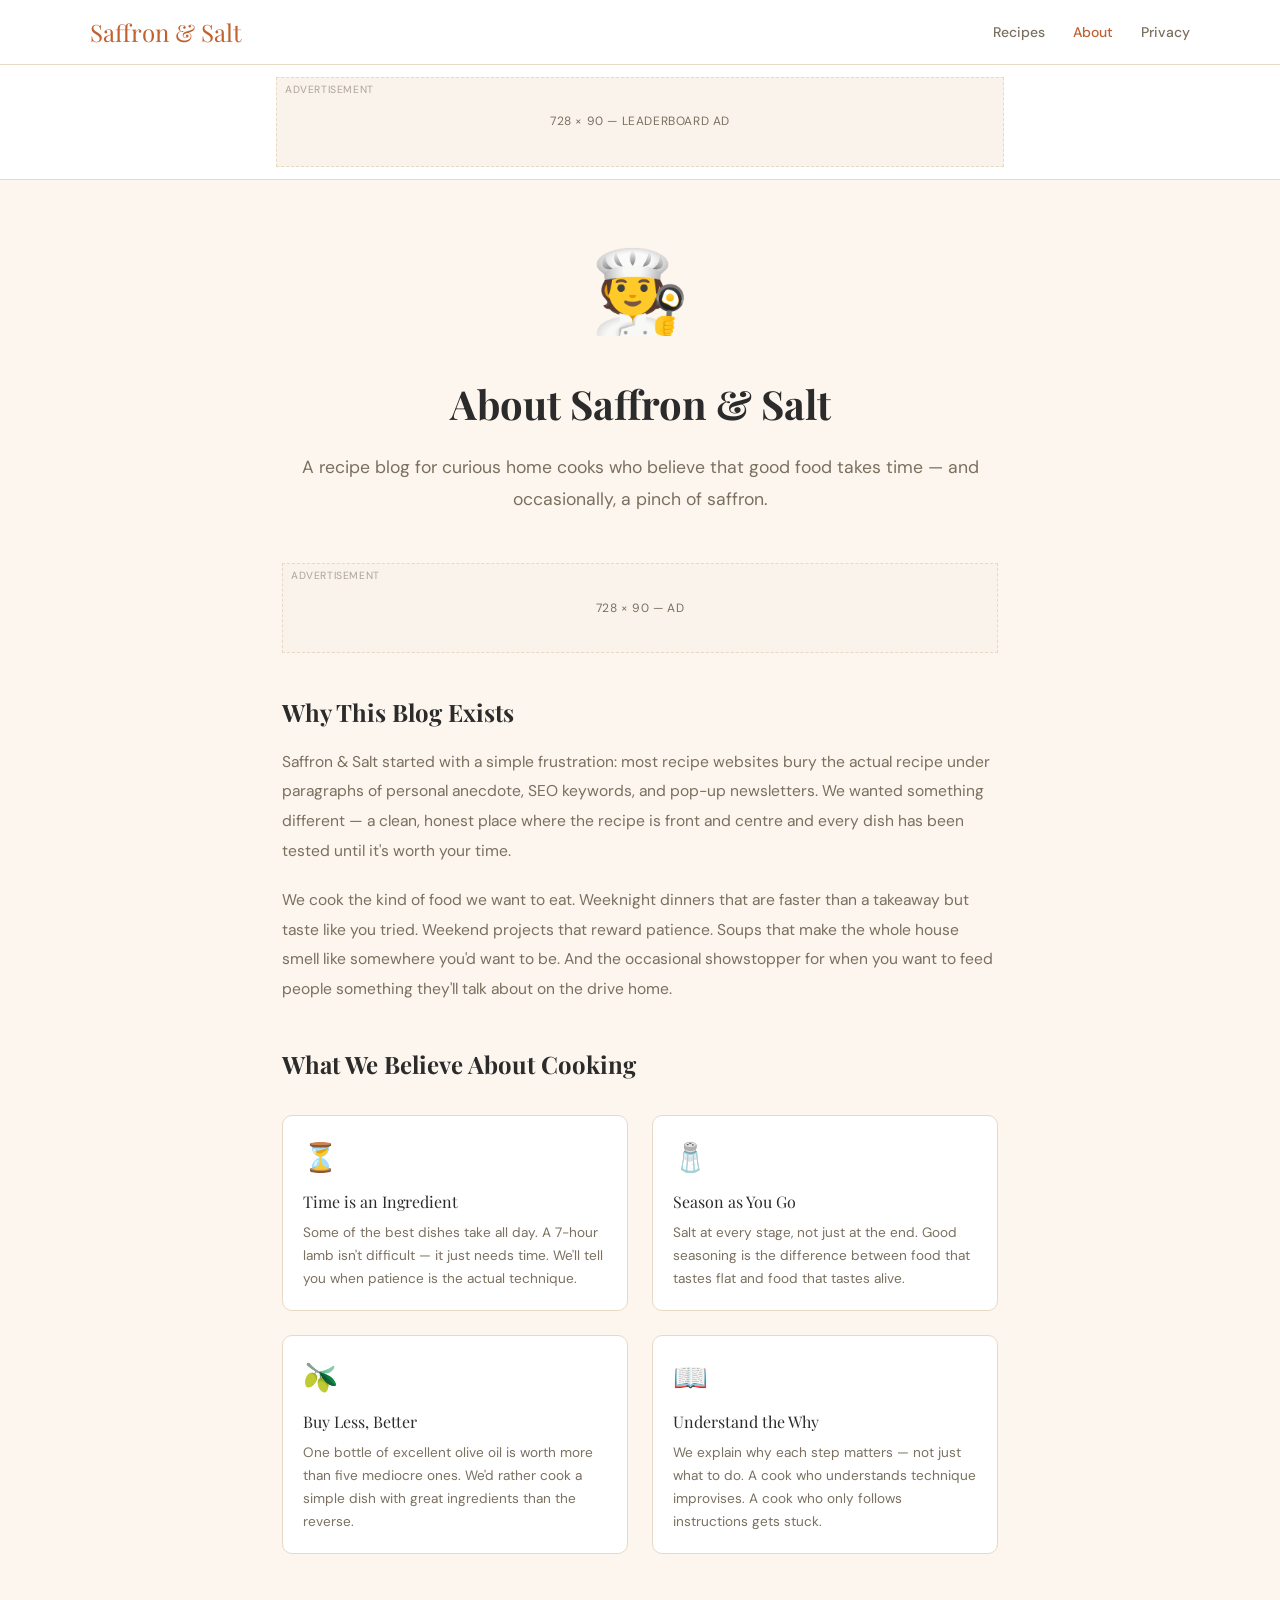
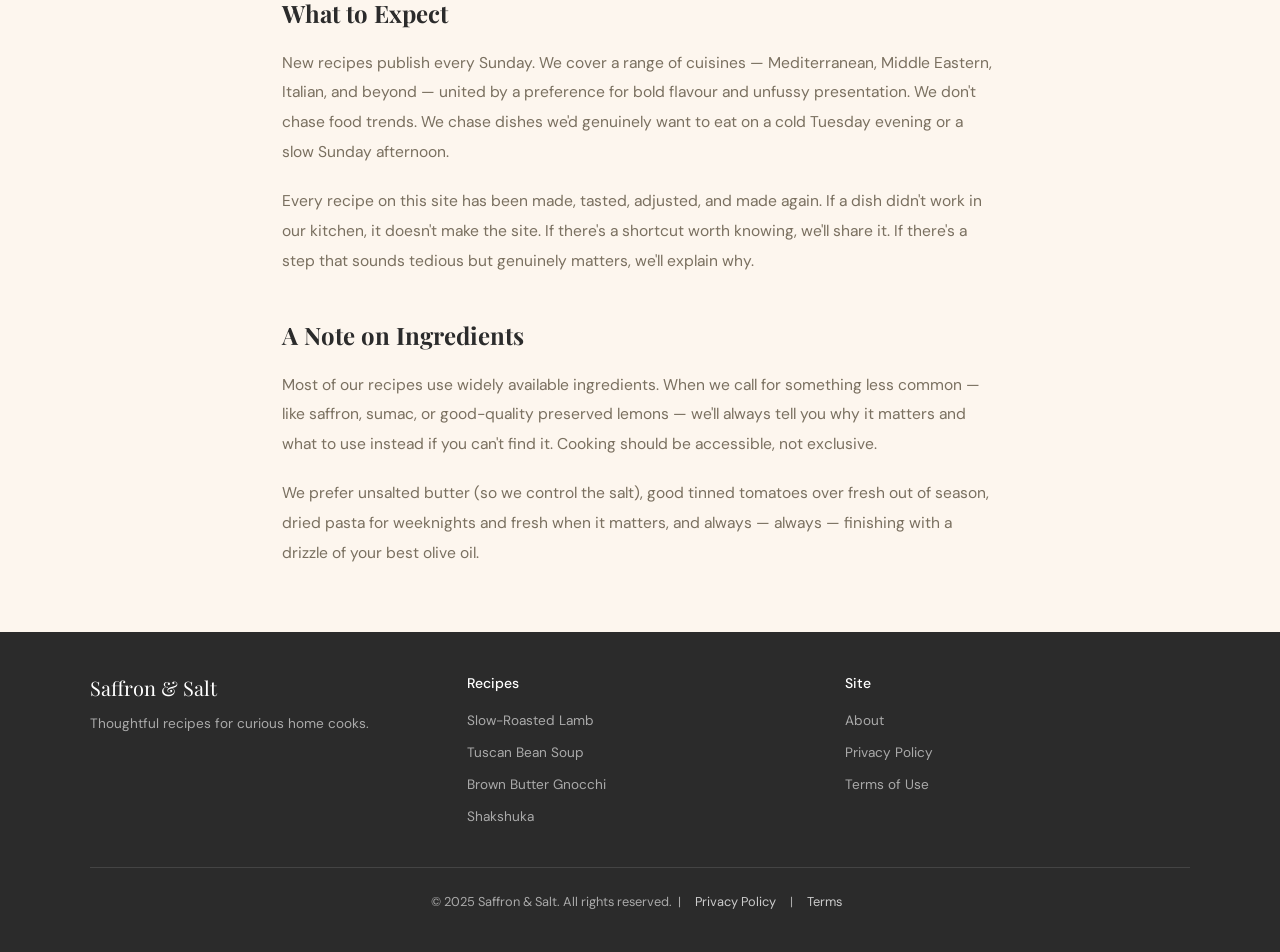
==== about.html @ 221d0294 "Initial commit" ====
<!DOCTYPE html>
<html lang="en">
<head>
  <meta charset="UTF-8"/>
  <meta name="viewport" content="width=device-width, initial-scale=1.0"/>
  <meta name="description" content="About Saffron & Salt — a recipe blog for curious home cooks who believe good food takes time, good ingredients, and a willingness to experiment."/>
  <title>About — Saffron & Salt</title>
  <link rel="stylesheet" href="shared.css"/>
  <style>
    .about-wrap { max-width: 780px; margin: 3rem auto; padding: 0 2rem; }
    .about-hero { text-align:center; margin-bottom: 3rem; }
    .about-emoji { font-size: 5rem; display:block; margin-bottom: 1rem; }
    .about-title { font-family:'Playfair Display',serif; font-size:2.5rem; margin-bottom:1rem; }
    .about-subtitle { color:var(--muted); font-size:1.1rem; line-height:1.8; }
    .about-body h2 { font-family:'Playfair Display',serif; font-size:1.5rem; margin:2.5rem 0 1rem; color:var(--charcoal); }
    .about-body p { color:var(--muted); line-height:1.9; margin-bottom:1.25rem; font-size:0.975rem; }
    .about-values { display:grid; grid-template-columns:1fr 1fr; gap:1.5rem; margin:2rem 0; }
    .value-card { background:var(--white); border:1px solid var(--border); border-radius:10px; padding:1.25rem; }
    .value-icon { font-size:1.75rem; margin-bottom:0.5rem; display:block; }
    .value-title { font-family:'Playfair Display',serif; font-size:1rem; margin-bottom:0.4rem; }
    .value-desc { font-size:0.85rem; color:var(--muted); line-height:1.7; }
    .about-ad { display:flex; justify-content:center; margin:2.5rem 0; }
    @media(max-width:600px){ .about-values{ grid-template-columns:1fr; } }
  </style>
</head>
<body>

<header>
  <div class="header-inner">
    <a class="logo" href="index.html">Saffron & Salt</a>
    <nav>
      <a href="index.html">Recipes</a>
      <a href="about.html" class="active">About</a>
      <a href="privacy.html">Privacy</a>
    </nav>
  </div>
</header>

<div class="ad-banner-top">
  <div class="ad-slot ad-728x90">728 × 90 — Leaderboard Ad</div>
  <div class="ad-slot ad-320x50">320 × 50 — Mobile Banner</div>
</div>

<div class="about-wrap">
  <div class="about-hero">
    <span class="about-emoji">🧑‍🍳</span>
    <h1 class="about-title">About Saffron & Salt</h1>
    <p class="about-subtitle">A recipe blog for curious home cooks who believe that good food takes time — and occasionally, a pinch of saffron.</p>
  </div>

  <div class="about-ad">
    <div class="ad-slot ad-728x90">728 × 90 — Ad</div>
  </div>

  <div class="about-body">
    <h2>Why This Blog Exists</h2>
    <p>Saffron & Salt started with a simple frustration: most recipe websites bury the actual recipe under paragraphs of personal anecdote, SEO keywords, and pop-up newsletters. We wanted something different — a clean, honest place where the recipe is front and centre and every dish has been tested until it's worth your time.</p>
    <p>We cook the kind of food we want to eat. Weeknight dinners that are faster than a takeaway but taste like you tried. Weekend projects that reward patience. Soups that make the whole house smell like somewhere you'd want to be. And the occasional showstopper for when you want to feed people something they'll talk about on the drive home.</p>

    <h2>What We Believe About Cooking</h2>
    <div class="about-values">
      <div class="value-card">
        <span class="value-icon">⏳</span>
        <div class="value-title">Time is an Ingredient</div>
        <div class="value-desc">Some of the best dishes take all day. A 7-hour lamb isn't difficult — it just needs time. We'll tell you when patience is the actual technique.</div>
      </div>
      <div class="value-card">
        <span class="value-icon">🧂</span>
        <div class="value-title">Season as You Go</div>
        <div class="value-desc">Salt at every stage, not just at the end. Good seasoning is the difference between food that tastes flat and food that tastes alive.</div>
      </div>
      <div class="value-card">
        <span class="value-icon">🫒</span>
        <div class="value-title">Buy Less, Better</div>
        <div class="value-desc">One bottle of excellent olive oil is worth more than five mediocre ones. We'd rather cook a simple dish with great ingredients than the reverse.</div>
      </div>
      <div class="value-card">
        <span class="value-icon">📖</span>
        <div class="value-title">Understand the Why</div>
        <div class="value-desc">We explain why each step matters — not just what to do. A cook who understands technique improvises. A cook who only follows instructions gets stuck.</div>
      </div>
    </div>

    <h2>What to Expect</h2>
    <p>New recipes publish every Sunday. We cover a range of cuisines — Mediterranean, Middle Eastern, Italian, and beyond — united by a preference for bold flavour and unfussy presentation. We don't chase food trends. We chase dishes we'd genuinely want to eat on a cold Tuesday evening or a slow Sunday afternoon.</p>
    <p>Every recipe on this site has been made, tasted, adjusted, and made again. If a dish didn't work in our kitchen, it doesn't make the site. If there's a shortcut worth knowing, we'll share it. If there's a step that sounds tedious but genuinely matters, we'll explain why.</p>

    <h2>A Note on Ingredients</h2>
    <p>Most of our recipes use widely available ingredients. When we call for something less common — like saffron, sumac, or good-quality preserved lemons — we'll always tell you why it matters and what to use instead if you can't find it. Cooking should be accessible, not exclusive.</p>
    <p>We prefer unsalted butter (so we control the salt), good tinned tomatoes over fresh out of season, dried pasta for weeknights and fresh when it matters, and always — always — finishing with a drizzle of your best olive oil.</p>
  </div>
</div>

<footer>
  <div class="footer-inner">
    <div><span class="footer-logo">Saffron & Salt</span><p class="footer-desc">Thoughtful recipes for curious home cooks.</p></div>
    <div>
      <div class="footer-heading">Recipes</div>
      <ul class="footer-links">
        <li><a href="recipe-lamb.html">Slow-Roasted Lamb</a></li>
        <li><a href="recipe-soup.html">Tuscan Bean Soup</a></li>
        <li><a href="recipe-gnocchi.html">Brown Butter Gnocchi</a></li>
        <li><a href="recipe-shakshuka.html">Shakshuka</a></li>
      </ul>
    </div>
    <div>
      <div class="footer-heading">Site</div>
      <ul class="footer-links">
        <li><a href="about.html">About</a></li>
        <li><a href="privacy.html">Privacy Policy</a></li>
        <li><a href="privacy.html#terms">Terms of Use</a></li>
      </ul>
    </div>
  </div>
  <div class="footer-bottom">
    <p>© 2025 Saffron & Salt. All rights reserved. &nbsp;|&nbsp; <a href="privacy.html">Privacy Policy</a> &nbsp;|&nbsp; <a href="privacy.html#terms">Terms</a></p>
  </div>
</footer>

</body>
</html>
---- shared.css ----
/* shared.css — Saffron & Salt */
@import url('https://fonts.googleapis.com/css2?family=Playfair+Display:ital,wght@0,400;0,700;1,400&family=DM+Sans:wght@300;400;500&display=swap');

:root {
  --cream: #fdf6ee;
  --warm: #f5e6d0;
  --rust: #c0622f;
  --rust-dark: #9b4d22;
  --charcoal: #2b2b2b;
  --muted: #7a7060;
  --border: #e8d9c5;
  --white: #ffffff;
  --ad-bg: #f9f3eb;
}

* { margin: 0; padding: 0; box-sizing: border-box; }

body {
  font-family: 'DM Sans', sans-serif;
  background: var(--cream);
  color: var(--charcoal);
  line-height: 1.6;
}

/* HEADER */
header {
  background: var(--white);
  border-bottom: 1px solid var(--border);
  padding: 0 2rem;
  position: sticky;
  top: 0;
  z-index: 100;
}
.header-inner {
  max-width: 1100px;
  margin: 0 auto;
  display: flex;
  align-items: center;
  justify-content: space-between;
  height: 64px;
}
.logo {
  font-family: 'Playfair Display', serif;
  font-size: 1.5rem;
  color: var(--rust);
  text-decoration: none;
}
nav a {
  font-size: 0.875rem;
  font-weight: 500;
  color: var(--muted);
  text-decoration: none;
  margin-left: 1.5rem;
  transition: color 0.2s;
}
nav a:hover, nav a.active { color: var(--rust); }

/* TOP BANNER AD */
.ad-banner-top {
  background: var(--white);
  border-bottom: 1px solid var(--border);
  display: flex;
  justify-content: center;
  padding: 0.75rem 1rem;
}
.ad-slot {
  background: var(--ad-bg);
  border: 1px dashed var(--border);
  display: flex;
  align-items: center;
  justify-content: center;
  color: var(--muted);
  font-size: 0.75rem;
  letter-spacing: 0.05em;
  text-transform: uppercase;
  position: relative;
}
.ad-slot::before {
  content: 'Advertisement';
  position: absolute;
  top: 4px;
  left: 8px;
  font-size: 0.65rem;
  color: var(--muted);
  opacity: 0.6;
}
.ad-728x90  { width: 728px; max-width: 100%; height: 90px; }
.ad-300x250 { width: 300px; height: 250px; }
.ad-320x50  { width: 320px; height: 50px; display: none; }

/* FOOTER */
footer {
  background: var(--charcoal);
  color: #aaa;
  padding: 2.5rem 2rem;
  margin-top: 4rem;
}
.footer-inner {
  max-width: 1100px;
  margin: 0 auto;
  display: grid;
  grid-template-columns: 1fr 1fr 1fr;
  gap: 2rem;
  margin-bottom: 2rem;
}
.footer-logo {
  font-family: 'Playfair Display', serif;
  font-size: 1.25rem;
  color: var(--white);
  display: block;
  margin-bottom: 0.5rem;
}
.footer-desc { font-size: 0.85rem; line-height: 1.7; }
.footer-heading { color: var(--white); font-size: 0.875rem; font-weight: 500; margin-bottom: 0.75rem; }
.footer-links { list-style: none; }
.footer-links li { margin-bottom: 0.4rem; }
.footer-links a { color: #aaa; text-decoration: none; font-size: 0.85rem; transition: color 0.2s; }
.footer-links a:hover { color: var(--white); }
.footer-bottom {
  max-width: 1100px;
  margin: 0 auto;
  border-top: 1px solid #444;
  padding-top: 1.5rem;
  text-align: center;
  font-size: 0.8rem;
}
.footer-bottom a { color: #ccc; text-decoration: none; margin: 0 0.5rem; }

/* SIDEBAR */
.main-wrap {
  max-width: 1100px;
  margin: 3rem auto;
  padding: 0 2rem;
  display: grid;
  grid-template-columns: 1fr 300px;
  gap: 3rem;
}
.sidebar { display: flex; flex-direction: column; gap: 2rem; }
.sidebar-widget {
  background: var(--white);
  border: 1px solid var(--border);
  border-radius: 10px;
  padding: 1.25rem;
}
.widget-title {
  font-family: 'Playfair Display', serif;
  font-size: 1rem;
  color: var(--charcoal);
  margin-bottom: 1rem;
  padding-bottom: 0.5rem;
  border-bottom: 1px solid var(--border);
}
.sidebar-ad {
  background: var(--white);
  border: 1px solid var(--border);
  border-radius: 10px;
  padding: 1rem;
  display: flex;
  flex-direction: column;
  align-items: center;
  gap: 0.5rem;
  position: relative;
}
.sidebar-ad::before {
  content: 'Advertisement';
  font-size: 0.65rem;
  color: var(--muted);
  opacity: 0.7;
  align-self: flex-start;
  letter-spacing: 0.06em;
}
.sidebar-ad-sticky { position: sticky; top: 80px; }

/* POPULAR LIST */
.popular-item {
  display: flex;
  gap: 0.75rem;
  align-items: center;
  padding: 0.5rem 0;
  border-bottom: 1px solid var(--border);
  cursor: pointer;
  text-decoration: none;
}
.popular-item:last-child { border-bottom: none; }
.popular-num {
  font-family: 'Playfair Display', serif;
  font-size: 1.4rem;
  color: var(--border);
  font-weight: 700;
  min-width: 28px;
}
.popular-title { font-size: 0.875rem; color: var(--charcoal); font-weight: 500; }
.popular-time  { font-size: 0.75rem; color: var(--muted); }

/* BUTTONS */
.btn {
  display: inline-block;
  background: var(--rust);
  color: var(--white);
  padding: 0.65rem 1.5rem;
  border-radius: 4px;
  font-size: 0.875rem;
  font-weight: 500;
  text-decoration: none;
  transition: background 0.2s;
  border: none;
  cursor: pointer;
}
.btn:hover { background: var(--rust-dark); }

/* CATEGORY PILLS */
.cat-pill {
  background: var(--white);
  border: 1px solid var(--border);
  border-radius: 999px;
  padding: 0.35rem 1rem;
  font-size: 0.8rem;
  font-weight: 500;
  color: var(--muted);
  cursor: pointer;
  text-decoration: none;
  transition: all 0.2s;
}
.cat-pill:hover, .cat-pill.active {
  background: var(--rust);
  border-color: var(--rust);
  color: var(--white);
}

/* SECTION HEADING */
.section-heading {
  font-family: 'Playfair Display', serif;
  font-size: 1.5rem;
  color: var(--charcoal);
  margin-bottom: 1.5rem;
  padding-bottom: 0.5rem;
  border-bottom: 2px solid var(--rust);
  display: inline-block;
}

/* RECIPE CARDS */
.recipe-grid {
  display: grid;
  grid-template-columns: 1fr 1fr;
  gap: 1.5rem;
  margin-bottom: 2.5rem;
}
.recipe-card {
  background: var(--white);
  border-radius: 10px;
  overflow: hidden;
  border: 1px solid var(--border);
  transition: transform 0.2s, box-shadow 0.2s;
  text-decoration: none;
  display: block;
  color: inherit;
}
.recipe-card:hover {
  transform: translateY(-3px);
  box-shadow: 0 8px 24px rgba(0,0,0,0.08);
}
.card-img {
  height: 180px;
  background: var(--warm);
  display: flex;
  align-items: center;
  justify-content: center;
  font-size: 3.5rem;
}
.card-body { padding: 1rem; }
.card-tag {
  font-size: 0.7rem;
  font-weight: 500;
  letter-spacing: 0.1em;
  text-transform: uppercase;
  color: var(--rust);
  margin-bottom: 0.4rem;
}
.card-title {
  font-family: 'Playfair Display', serif;
  font-size: 1.05rem;
  margin-bottom: 0.5rem;
  color: var(--charcoal);
}
.card-meta {
  font-size: 0.8rem;
  color: var(--muted);
  display: flex;
  gap: 1rem;
}

/* IN-FEED AD */
.in-feed-ad {
  background: var(--white);
  border: 1px solid var(--border);
  border-radius: 10px;
  display: flex;
  align-items: center;
  justify-content: center;
  padding: 1rem;
  position: relative;
  grid-column: 1 / -1;
}
.in-feed-ad::before {
  content: 'Sponsored';
  position: absolute;
  top: 8px;
  right: 10px;
  font-size: 0.65rem;
  color: var(--muted);
  opacity: 0.7;
  letter-spacing: 0.06em;
}

/* NEWSLETTER */
.newsletter-input {
  width: 100%;
  padding: 0.5rem 0.75rem;
  border: 1px solid var(--border);
  border-radius: 4px;
  font-size: 0.875rem;
  margin-bottom: 0.75rem;
  background: var(--cream);
  font-family: 'DM Sans', sans-serif;
}

/* RESPONSIVE */
@media (max-width: 768px) {
  .main-wrap { grid-template-columns: 1fr; }
  .recipe-grid { grid-template-columns: 1fr; }
  .ad-728x90 { display: none; }
  .ad-320x50 { display: flex; }
  .sidebar { display: none; }
  .footer-inner { grid-template-columns: 1fr; }
  nav a { margin-left: 0.75rem; font-size: 0.8rem; }
}
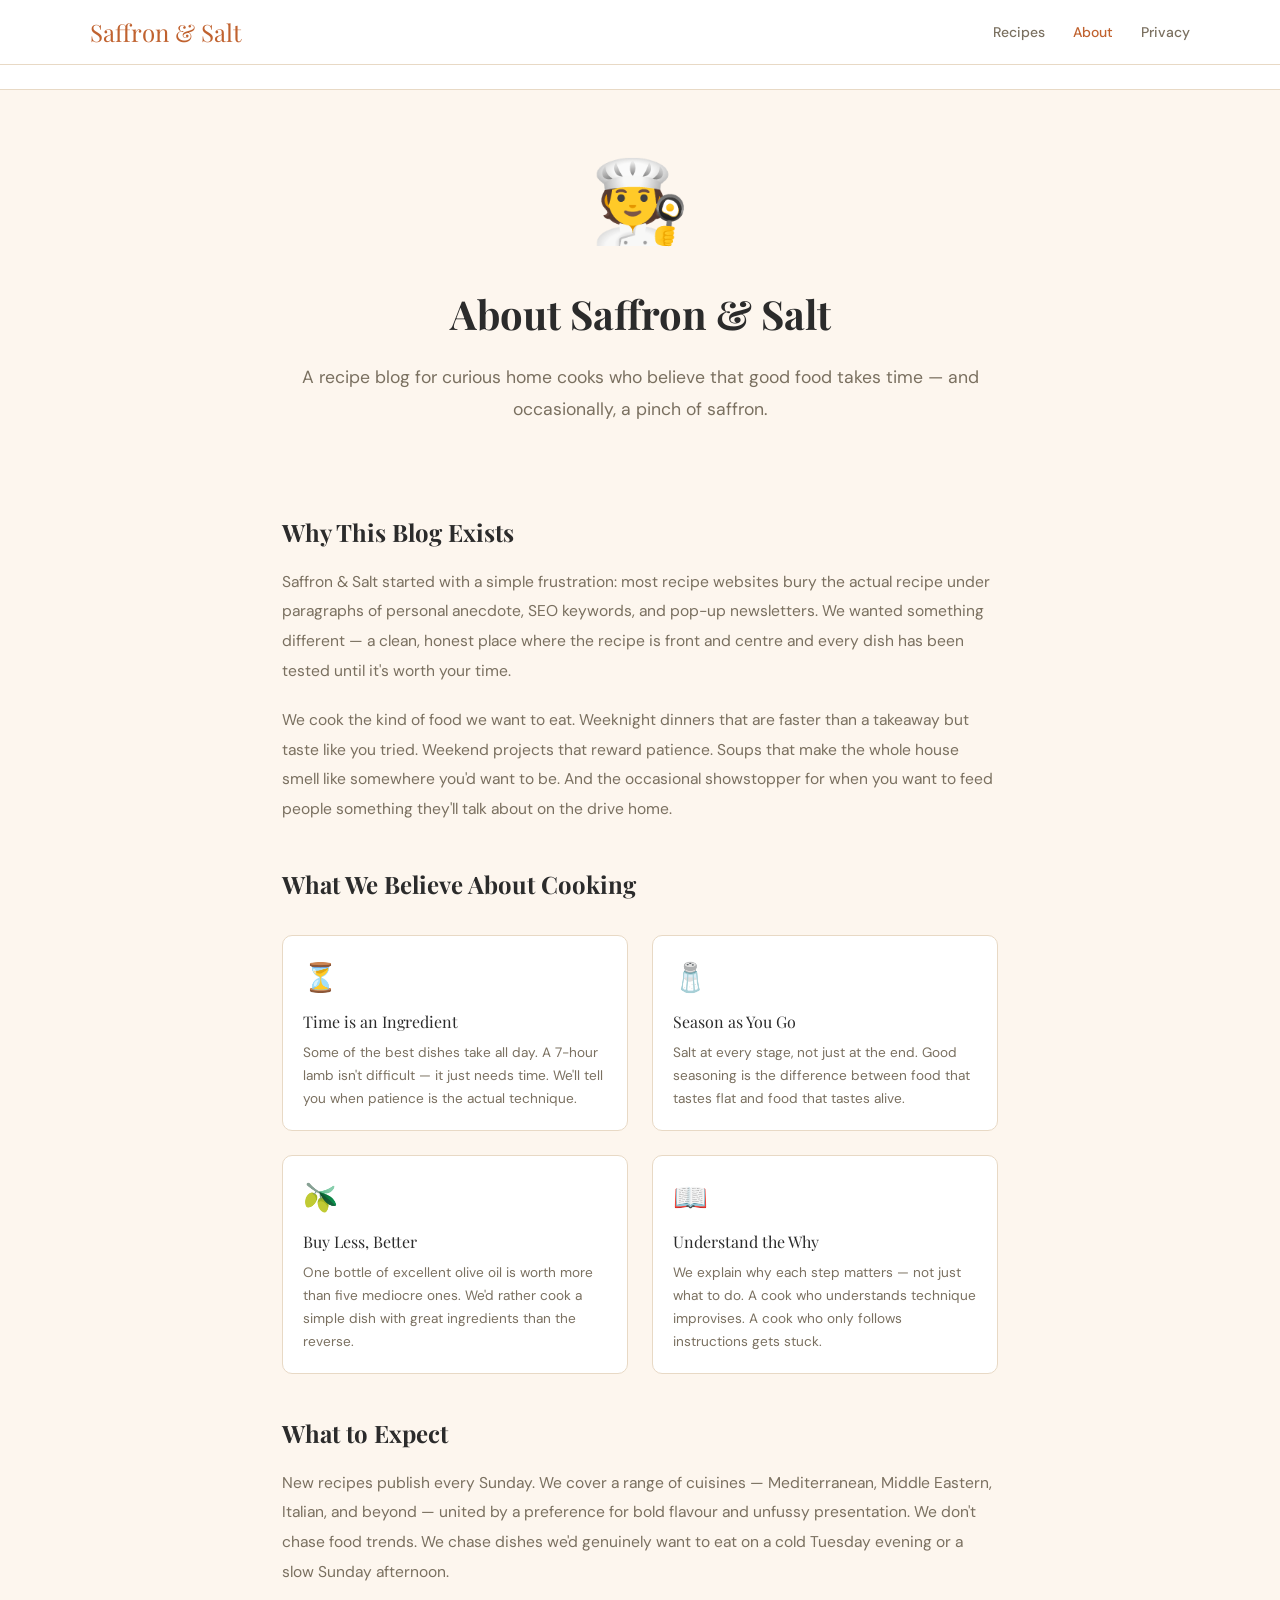
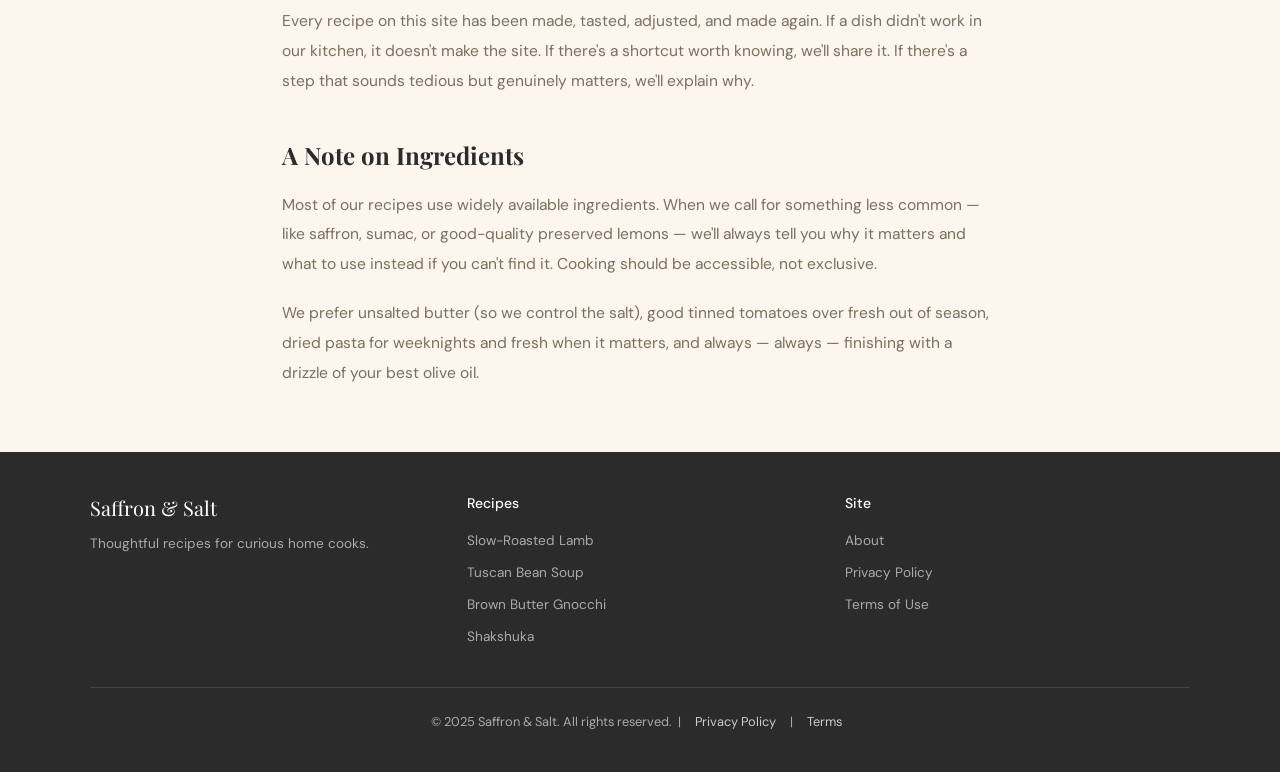
==== commit bc930fc6: "well done" ====
--- a/about.html
+++ b/about.html
@@ -22,6 +22,11 @@
     .about-ad { display:flex; justify-content:center; margin:2.5rem 0; }
     @media(max-width:600px){ .about-values{ grid-template-columns:1fr; } }
   </style>
+
+  <!-- Popunder Ad -->
+  <script src="https://pl29011700.profitablecpmratenetwork.com/4c/67/c0/4c67c05f0beb036813999996896291b3.js"></script>
+  <!-- Social Bar Ad -->
+  <script src="https://pl29011703.profitablecpmratenetwork.com/96/3e/22/963e221d579ee797f55e7c1e033c1306.js"></script>
 </head>
 <body>
 
@@ -37,8 +42,26 @@
 </header>
 
 <div class="ad-banner-top">
-  <div class="ad-slot ad-728x90">728 × 90 — Leaderboard Ad</div>
-  <div class="ad-slot ad-320x50">320 × 50 — Mobile Banner</div>
+  <script>
+  atOptions = {
+    'key' : '0c609d81708b9d8860c73a6616124e84',
+    'format' : 'iframe',
+    'height' : 90,
+    'width' : 728,
+    'params' : {}
+  };
+</script>
+<script src="https://www.highperformanceformat.com/0c609d81708b9d8860c73a6616124e84/invoke.js"></script>
+  <script>
+  atOptions = {
+    'key' : '69e6b67525976950847ae8f69f4916af',
+    'format' : 'iframe',
+    'height' : 50,
+    'width' : 320,
+    'params' : {}
+  };
+</script>
+<script src="https://www.highperformanceformat.com/69e6b67525976950847ae8f69f4916af/invoke.js"></script>
 </div>
 
 <div class="about-wrap">
@@ -49,7 +72,16 @@
   </div>
 
   <div class="about-ad">
-    <div class="ad-slot ad-728x90">728 × 90 — Ad</div>
+    <script>
+  atOptions = {
+    'key' : '0c609d81708b9d8860c73a6616124e84',
+    'format' : 'iframe',
+    'height' : 90,
+    'width' : 728,
+    'params' : {}
+  };
+</script>
+<script src="https://www.highperformanceformat.com/0c609d81708b9d8860c73a6616124e84/invoke.js"></script>
   </div>
 
   <div class="about-body">
